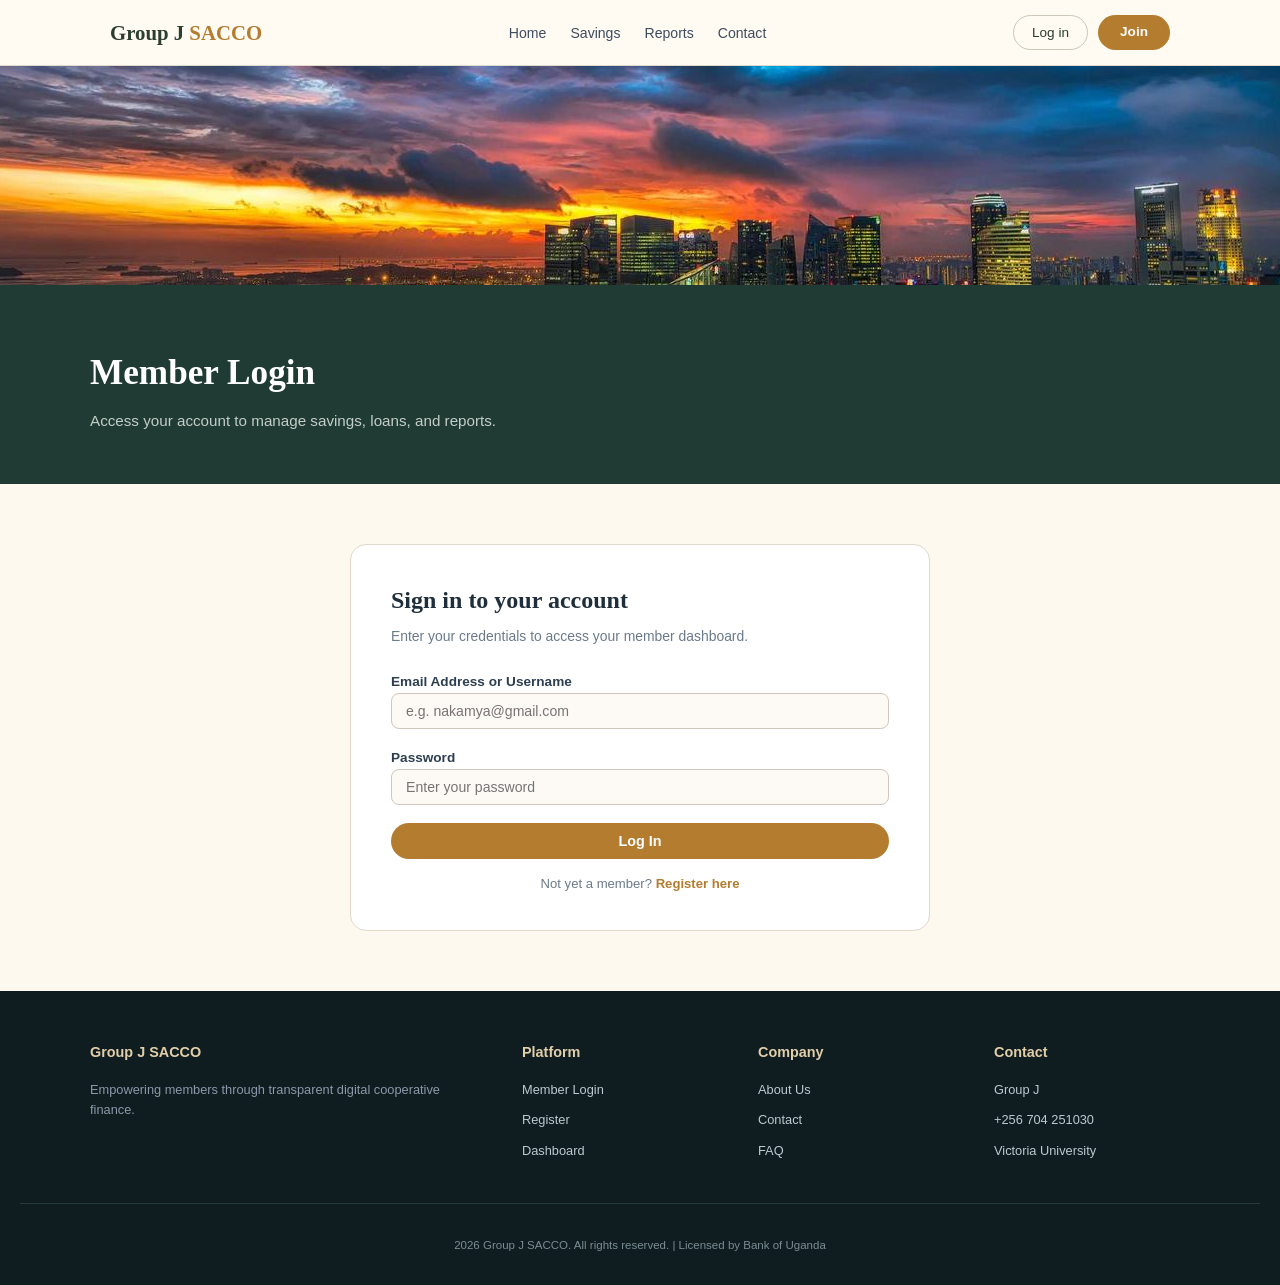
==== login.html @ a07436a4 "Add files via upload" ====
<!DOCTYPE html>
<html lang="en">
<head>
    <meta charset="UTF-8">
    <meta name="viewport" content="width=device-width, initial-scale=1.0">
  <title>Group J SACCO - Login</title>
  <link rel="stylesheet" href="styles.css">
</head>
<body>

<div class="top-bar">
  <div class="nav-wrap">
    <a href="index.html" class="site-name">Group J <span>SACCO</span></a>
    <ul class="nav-list">
      <li><a href="index.html">Home</a></li>
      <li><a href="savings.html">Savings</a></li>
      <li><a href="reports.html">Reports</a></li>
      <li><a href="contact.html">Contact</a></li>
    </ul>
    <div class="nav-btns">
      <a href="login.html" class="btn-out">Log in</a>
      <a href="register.html" class="btn-gold">Join</a>
    </div>
  </div>
</div>

<img src="857-1400x220.jpg"  class="page-banner-img">

<div class="page-header" style="margin-top:0;">
  <div class="page-header-inner">
    <h1>Member Login</h1>
    <p>Access your account to manage savings, loans, and reports.</p>
  </div>
</div>

<div class="container">
  <div class="form-wrap">
    <h2>Sign in to your account</h2>
    <p class="sub">Enter your credentials to access your member dashboard.</p>

    <div class="form-group">
      <label>
        Email Address or Username
        <input type="email" placeholder="e.g. nakamya@gmail.com">
      </label>
    </div>

    <div class="form-group">
      <label>
        Password
        <input type="password" placeholder="Enter your password">
      </label>
    </div>
    
    <button class="btn-submit">Log In</button>
    <p class="form-note">Not yet a member? <a href="register.html">Register here</a></p>
  </div>
</div>


<footer class="footer">
  <div class="footer-grid">
    <div>
      <h4>Group J SACCO</h4>
      <p style="font-size:0.8rem;color:#8a9aaa;">Empowering members through transparent digital cooperative finance.</p>
    </div>
    <div class="footer-col">
      <h4>Platform</h4>
      <a href="login.html">Member Login</a>
      <a href="register.html">Register</a>
      <a href="dashboard.html">Dashboard</a>
    </div>
    <div class="footer-col">
      <h4>Company</h4>
      <a href="index.html#about">About Us</a>
      <a href="contact.html">Contact</a>
      <a href="contact.html#faq">FAQ</a>
    </div>
    <div class="footer-col">
      <h4>Contact</h4>
      <span>Group J</span>
      <span>+256 704 251030</span>
      <span>Victoria University</span>
    </div>
  </div>
  <div class="footer-bottom">
    <p> 2026 Group J SACCO. All rights reserved. | Licensed by Bank of Uganda</p>
  </div>
</footer>

</body>
</html>
---- styles.css ----
* {
  margin: 0;
  padding: 0;
  box-sizing: border-box;
}

body {
  font-family: 'Segoe UI', Tahoma, Geneva, Verdana, sans-serif;
  background: #fef9ef;
  color: #1a2a3a;
  line-height: 1.6;
}


.top-bar {
  position: fixed;
  top: 0;
  left: 0;
  width: 100%;
  background: #fffaf2;
  border-bottom: 1px solid #e2d8cc;
  z-index: 100;
}

.nav-wrap {
  max-width: 1100px;
  margin: 0 auto;
  padding: 0 20px;
  display: flex;
  align-items: center;
  justify-content: space-between;
  height: 65px;
}

.site-name {
  font-size: 1.3rem;
  font-weight: bold;
  font-family: 'Georgia', serif;
  text-decoration: none;
  color: #2c3e2f;
}

.site-name span {
  color: #b47c2e;
}

.nav-list {
  display: flex;
  gap: 24px;
  list-style: none;
}

.nav-list a {
  text-decoration: none;
  color: #3e4d5e;
  font-weight: 500;
  font-size: 0.88rem;
}

.nav-list a:hover { color: #b47c2e; }
.nav-list a.active { color: #b47c2e; font-weight: 700; }

.nav-btns { display: flex; gap: 10px; }

.btn-out {
  border: 1px solid #ccc5b8;
  background: transparent;
  padding: 6px 18px;
  border-radius: 30px;
  text-decoration: none;
  color: #2c3e2f;
  font-size: 0.85rem;
}

.btn-gold {
  background: #b47c2e;
  border: none;
  padding: 6px 22px;
  border-radius: 30px;
  text-decoration: none;
  color: white;
  font-weight: 600;
  font-size: 0.85rem;
  cursor: pointer;
}


.page-header {
  background: #1f3b33;
  padding: 60px 20px 50px;
  margin-top: 65px;
}

.page-header-inner {
  max-width: 1100px;
  margin: 0 auto;
}

.page-header h1 {
  font-size: 2.2rem;
  font-family: 'Georgia', serif;
  color: white;
  margin-bottom: 8px;
}

.page-header p {
  color: #c4cec8;
  font-size: 0.95rem;
}

.hero-area {
  background: #1f3b33;
  background-image: url('296-1400x600.jpg');
  background-size: cover;
  background-position: center;
  margin-top: 65px;
  padding: 90px 20px 80px;
  position: relative;
}

.hero-area::before {
  content: '';
  position: absolute;
  inset: 0;
  background: rgba(20, 48, 36, 0.72);
}

.hero-box {
  max-width: 1100px;
  margin: 0 auto;
  position: relative;
  z-index: 1;
}

.hero-box h1 {
  font-size: 2.8rem;
  font-family: 'Georgia', serif;
  color: white;
  line-height: 1.2;
  margin-bottom: 18px;
}

.hero-box h1 i { color: #f3bc6c; font-style: normal; }

.hero-box p {
  font-size: 1rem;
  color: #d4d9ce;
  max-width: 520px;
  margin-bottom: 28px;
}

.hero-buttons { display: flex; gap: 14px; }

.btn-solid {
  background: #b47c2e;
  padding: 10px 28px;
  border-radius: 40px;
  color: white;
  font-weight: 600;
  text-decoration: none;
}

.btn-light {
  border: 2px solid rgba(255,245,215,0.7);
  padding: 8px 26px;
  border-radius: 40px;
  color: white;
  text-decoration: none;
  font-weight: 500;
}


.container {
  max-width: 1100px;
  margin: 0 auto;
  padding: 60px 20px;
}

.section-head {
  text-align: center;
  margin-bottom: 40px;
}

.section-head h3 {
  font-size: 0.8rem;
  text-transform: uppercase;
  letter-spacing: 2px;
  color: #b47c2e;
  margin-bottom: 8px;
}

.section-head h2 {
  font-size: 1.9rem;
  font-family: 'Georgia', serif;
  color: #1f2e3a;
}


.cards {
  display: grid;
  grid-template-columns: repeat(3, 1fr);
  gap: 24px;
}

.card {
  background: white;
  border-radius: 14px;
  overflow: hidden;
  border: 1px solid #e9e0d4;
  box-shadow: 0 2px 6px rgba(0,0,0,0.03);
}

.card-img {
  width: 100%;
  height: 150px;
  object-fit: cover;
  display: block;
}

.card-body {
  padding: 20px 22px 22px;
}

.card h3 {
  font-size: 1.05rem;
  margin: 18px 22px 6px;
  color: #1f2e3a;
}

.card p {
  color: #5f6c7c;
  font-size: 0.87rem;
  margin: 6px 22px 14px;
  line-height: 1.5;
}

.card-link {
  display: inline-block;
  margin: 0 22px 20px;
  text-decoration: none;
  color: #b47c2e;
  font-weight: 600;
  font-size: 0.85rem;
}


.hiw-row {
  background: #f0ebe3;
  padding: 60px 20px;
}

.hiw-flex {
  max-width: 1100px;
  margin: 0 auto;
  display: flex;
  gap: 50px;
  align-items: center;
}

.hiw-left { flex: 1; }

.step-item {
  display: flex;
  gap: 18px;
  margin-bottom: 24px;
}

.step-number {
  font-size: 1.7rem;
  font-weight: bold;
  color: #c9974b;
  font-family: monospace;
  min-width: 44px;
}

.step-text h4 { font-size: 1rem; margin-bottom: 4px; }
.step-text p { font-size: 0.85rem; color: #5b6674; }

.hiw-right { flex: 0.9; }

.hiw-img {
  width: 100%;
  border-radius: 18px;
  display: block;
  object-fit: cover;
  height: 340px;
}


.testi-grid {
  display: grid;
  grid-template-columns: repeat(3, 1fr);
  gap: 26px;
}

.testi {
  background: white;
  border-radius: 18px;
  padding: 24px;
  border: 1px solid #e7dfd3;
}

.testi.dark {
  background: #1f2e3a;
  color: #f0ede7;
  border: none;
}

.testi p {
  font-style: italic;
  margin-bottom: 20px;
  font-size: 0.9rem;
}

.person { display: flex; align-items: center; gap: 12px; }

.avatar-photo {
  width: 44px;
  height: 44px;
  border-radius: 50%;
  object-fit: cover;
  flex-shrink: 0;
  border: 2px solid #e2d0b8;
}

.avatar-icon {
  width: 44px;
  height: 44px;
  background: #b47c2e;
  border-radius: 50%;
  display: flex;
  align-items: center;
  justify-content: center;
  font-weight: bold;
  color: white;
  font-size: 0.85rem;
  flex-shrink: 0;
}


.about-section {
  background: #fff;
  padding: 70px 20px 60px;
  border-top: 1px solid #e8dfd2;
}

.about-inner {
  max-width: 1100px;
  margin: 0 auto 50px;
  display: flex;
  gap: 50px;
  align-items: flex-start;
}

.about-text { flex: 1; }

.about-stats {
  display: flex;
  gap: 30px;
  margin-top: 10px;
}



.stat-num {
  font-size: 1.8rem;
  font-weight: bold;
  font-family: 'Georgia', serif;
  color: #b47c2e;
}

.stat-label {
  font-size: 0.78rem;
  color: #7a8a9a;
  text-transform: uppercase;
  letter-spacing: 1px;
}

.about-images {
  flex: 0.9;
  position: relative;
}

.about-img-main {
  width: 100%;
  border-radius: 14px;
  display: block;
  object-fit: cover;
  height: 280px;
}

.about-img-small {
  width: 160px;
  height: 120px;
  object-fit: cover;
  border-radius: 10px;
  position: absolute;
  bottom: -24px;
  left: -24px;
  border: 4px solid #fef9ef;
  box-shadow: 0 4px 14px rgba(0,0,0,0.12);
}

.mvv-row {
  max-width: 1100px;
  margin: 0 auto;
  display: grid;
  grid-template-columns: repeat(3, 1fr);
  gap: 28px;
  padding-top: 30px;
  border-top: 1px solid #ede5d8;
}

.mvv-card {
  background: #faf5ed;
  border-radius: 12px;
  padding: 24px 22px;
  border: 1px solid #e8ddd0;
}

.mvv-icon {
  width: 52px;
  height: 52px;
  border-radius: 50%;
  object-fit: cover;
  margin-bottom: 12px;
  display: block;
}

.mvv-card h4 {
  font-size: 1rem;
  margin-bottom: 8px;
  color: #1f2e3a;
}

.mvv-card p {
  font-size: 0.85rem;
  color: #5a6a7a;
  line-height: 1.6;
}


.cta-block {
  background: #c68b3c;
  text-align: center;
  padding: 60px 20px;
}

.cta-block h2 {
  font-size: 1.9rem;
  font-family: 'Georgia', serif;
  color: #1f2a2a;
  margin-bottom: 12px;
}

.cta-block p { margin-bottom: 26px; color: #2c3a2f; }

.btn-dark-solid {
  background: #1f2e3a;
  padding: 10px 32px;
  border-radius: 40px;
  text-decoration: none;
  color: white;
  font-weight: 600;
  display: inline-block;
  margin: 0 6px;
}

.btn-out-dark {
  border: 2px solid #1f2e3a;
  background: transparent;
  padding: 8px 28px;
  border-radius: 40px;
  text-decoration: none;
  color: #1f2e3a;
  font-weight: 600;
  display: inline-block;
}


.footer {
  background: #0f1c20;
  padding: 50px 20px 30px;
  color: #bfc9cf;
}

.footer-grid {
  max-width: 1100px;
  margin: 0 auto;
  display: grid;
  grid-template-columns: 2fr 1fr 1fr 1fr;
  gap: 40px;
}

.footer h4 { color: #e2cfaa; font-size: 0.9rem; margin-bottom: 16px; }

.footer-col a,
.footer-col span {
  display: block;
  color: #bfc9cf;
  text-decoration: none;
  font-size: 0.8rem;
  margin-bottom: 10px;
}

.footer-col a:hover { color: #e2cfaa; }

.footer-bottom {
  text-align: center;
  padding-top: 32px;
  margin-top: 32px;
  border-top: 1px solid #253b3b;
  font-size: 0.72rem;
  color: #7a8e94;
}


.dash-layout {
  display: grid;
  grid-template-columns: 220px 1fr;
  gap: 30px;
  max-width: 1100px;
  margin: 0 auto;
  padding: 100px 20px 60px;
}

.sidebar {
  background: #1f2e3a;
  border-radius: 14px;
  padding: 24px 0;
  height: fit-content;
}

.sidebar-title {
  font-size: 0.72rem;
  text-transform: uppercase;
  letter-spacing: 2px;
  color: #7a9aaa;
  padding: 0 20px;
  margin-bottom: 12px;
}

.sidebar a {
  display: block;
  padding: 10px 20px;
  text-decoration: none;
  color: #c4d4de;
  font-size: 0.87rem;
}

.sidebar a:hover,
.sidebar a.active { background: #2c3f50; color: #f3bc6c; }

.sidebar-divider { border: none; border-top: 1px solid #2c3f50; margin: 12px 0; }

.dash-greeting { margin-bottom: 24px; }

.dash-greeting h2 {
  font-size: 1.5rem;
  font-family: 'Georgia', serif;
  color: #1f2e3a;
}

.dash-greeting p { color: #6b7a8a; font-size: 0.87rem; }

.summary-cards {
  display: grid;
  grid-template-columns: repeat(3, 1fr);
  gap: 18px;
  margin-bottom: 30px;
}

.sum-card {
  background: white;
  border: 1px solid #e2d8cc;
  border-radius: 12px;
  padding: 20px 22px;
}

.sum-card .label {
  font-size: 0.75rem;
  text-transform: uppercase;
  letter-spacing: 1px;
  color: #8a9aaa;
  margin-bottom: 8px;
}

.sum-card .value {
  font-size: 1.4rem;
  font-weight: bold;
  color: #1f2e3a;
  font-family: 'Georgia', serif;
}

.sum-card .value span { font-size: 0.8rem; color: #4a8c5c; font-weight: normal; }


.section-box {
  background: white;
  border: 1px solid #e2d8cc;
  border-radius: 12px;
  padding: 24px;
  margin-bottom: 24px;
}

.section-box h3 {
  font-size: 1rem;
  margin-bottom: 16px;
  color: #1f2e3a;
  border-bottom: 1px solid #f0e8dc;
  padding-bottom: 10px;
}

table { width: 100%; border-collapse: collapse; font-size: 0.85rem; }

table th {
  text-align: left;
  font-weight: 600;
  color: #5a6a7a;
  padding: 8px 12px;
  border-bottom: 1px solid #eee5d8;
  font-size: 0.8rem;
  text-transform: uppercase;
  letter-spacing: 0.5px;
}

table td {
  padding: 10px 12px;
  border-bottom: 1px solid #f4ede3;
  color: #2c3e50;
}

table tr:last-child td { border-bottom: none; }

.badge {
  display: inline-block;
  padding: 2px 10px;
  border-radius: 20px;
  font-size: 0.75rem;
  font-weight: 600;
}

.badge-green { background: #e6f4ec; color: #2e7d52; }
.badge-red { background: #fdecea; color: #c0392b; }
.badge-yellow { background: #fef7e0; color: #9a6f00; }
.badge-blue { background: #e8f0fe; color: #2563b0; }


.notif-item {
  padding: 12px 0;
  border-bottom: 1px solid #f0e8dc;
  font-size: 0.87rem;
}

.notif-item:last-child { border-bottom: none; }
.notif-item strong { color: #1f2e3a; }
.notif-item .notif-time { font-size: 0.75rem; color: #9aacba; margin-top: 2px; }


.report-card {
  background: white;
  border: 1px solid #e2d8cc;
  border-radius: 12px;
  padding: 24px;
  margin-bottom: 22px;
}

.report-card h3 {
  font-size: 1.05rem;
  color: #1f2e3a;
  margin-bottom: 12px;
  padding-bottom: 10px;
  border-bottom: 1px solid #f0e8dc;
}

.report-row {
  display: flex;
  justify-content: space-between;
  padding: 8px 0;
  border-bottom: 1px solid #f8f2ea;
  font-size: 0.87rem;
}

.report-row:last-child { border-bottom: none; }
.report-row .r-label { color: #5a6a7a; }
.report-row .r-value { font-weight: 600; color: #1f2e3a; }


.action-link {
  text-decoration: none;
  font-size: 0.8rem;
  font-weight: 600;
  margin-right: 10px;
}

.action-link.approve { color: #2e7d52; }
.action-link.reject { color: #c0392b; }
.action-link.view { color: #b47c2e; }
.action-link.edit { color: #2563b0; }
.action-link.delete { color: #c0392b; }

.form-wrap {
  max-width: 580px;
  margin: 0 auto;
  background: white;
  border: 1px solid #e2d8cc;
  border-radius: 16px;
  padding: 36px 40px;
}

.form-wrap h2 {
  font-size: 1.5rem;
  font-family: 'Georgia', serif;
  margin-bottom: 6px;
  color: #1f2e3a;
}

.form-wrap p.sub { color: #6b7a8a; font-size: 0.87rem; margin-bottom: 24px; }

.form-group { margin-bottom: 18px; }

.form-group label {
  display: block;
  font-size: 0.85rem;
  font-weight: 600;
  color: #2c3e50;
  margin-bottom: 6px;
}

.form-group input,
.form-group select,
.form-group textarea {
  width: 100%;
  padding: 9px 14px;
  border: 1px solid #d0c8bd;
  border-radius: 8px;
  font-size: 0.88rem;
  font-family: inherit;
  background: #fdfaf5;
  color: #1a2a3a;
  outline: none;
}

.form-group textarea { resize: vertical; min-height: 100px; }
.form-group input:focus,
.form-group select:focus,
.form-group textarea:focus { border-color: #b47c2e; }

.form-check {
  display: flex;
  align-items: flex-start;
  gap: 10px;
  font-size: 0.83rem;
  color: #4a5a6a;
  margin-bottom: 20px;
}

.form-check input { margin-top: 2px; }

.btn-submit {
  background: #b47c2e;
  color: white;
  font-weight: 600;
  font-size: 0.9rem;
  padding: 10px 28px;
  border: none;
  border-radius: 30px;
  cursor: pointer;
  width: 100%;
}

.form-note {
  text-align: center;
  font-size: 0.82rem;
  color: #6b7a8a;
  margin-top: 14px;
}

.form-note a { color: #b47c2e; text-decoration: none; font-weight: 600; }


.contact-grid {
  display: grid;
  grid-template-columns: 1.2fr 0.8fr;
  gap: 40px;
  align-items: start;
}

.contact-info {
  background: #1f2e3a;
  border-radius: 14px;
  padding: 32px 28px;
  color: #c4d4de;
}

.contact-info h3 {
  color: #e2cfaa;
  font-size: 1.1rem;
  margin-bottom: 18px;
  font-family: 'Georgia', serif;
}

.contact-map-img {
  width: 100%;
  border-radius: 10px;
  margin-bottom: 20px;
  display: block;
  object-fit: cover;
  height: 160px;
}

.contact-detail { margin-bottom: 16px; font-size: 0.87rem; }

.contact-detail strong {
  display: block;
  color: #f0e8d8;
  font-size: 0.8rem;
  text-transform: uppercase;
  letter-spacing: 1px;
  margin-bottom: 3px;
}


.faq-item {
  background: white;
  border: 1px solid #e2d8cc;
  border-radius: 10px;
  padding: 18px 22px;
  margin-bottom: 14px;
}

.faq-item h4 { font-size: 0.95rem; color: #1f2e3a; margin-bottom: 8px; }
.faq-item p { font-size: 0.85rem; color: #5a6a7a; line-height: 1.6; }


.savings-summary {
  display: grid;
  grid-template-columns: repeat(3, 1fr);
  gap: 18px;
  margin-bottom: 30px;
}

.announce-form {
  background: white;
  border: 1px solid #e2d8cc;
  border-radius: 12px;
  padding: 24px;
  margin-bottom: 24px;
}

.announce-form h3 { font-size: 1rem; margin-bottom: 16px; color: #1f2e3a; }


.page-banner-img {
  width: 100%;
  height: 220px;
  object-fit: cover;
  display: block;
  margin-top: 65px;
}
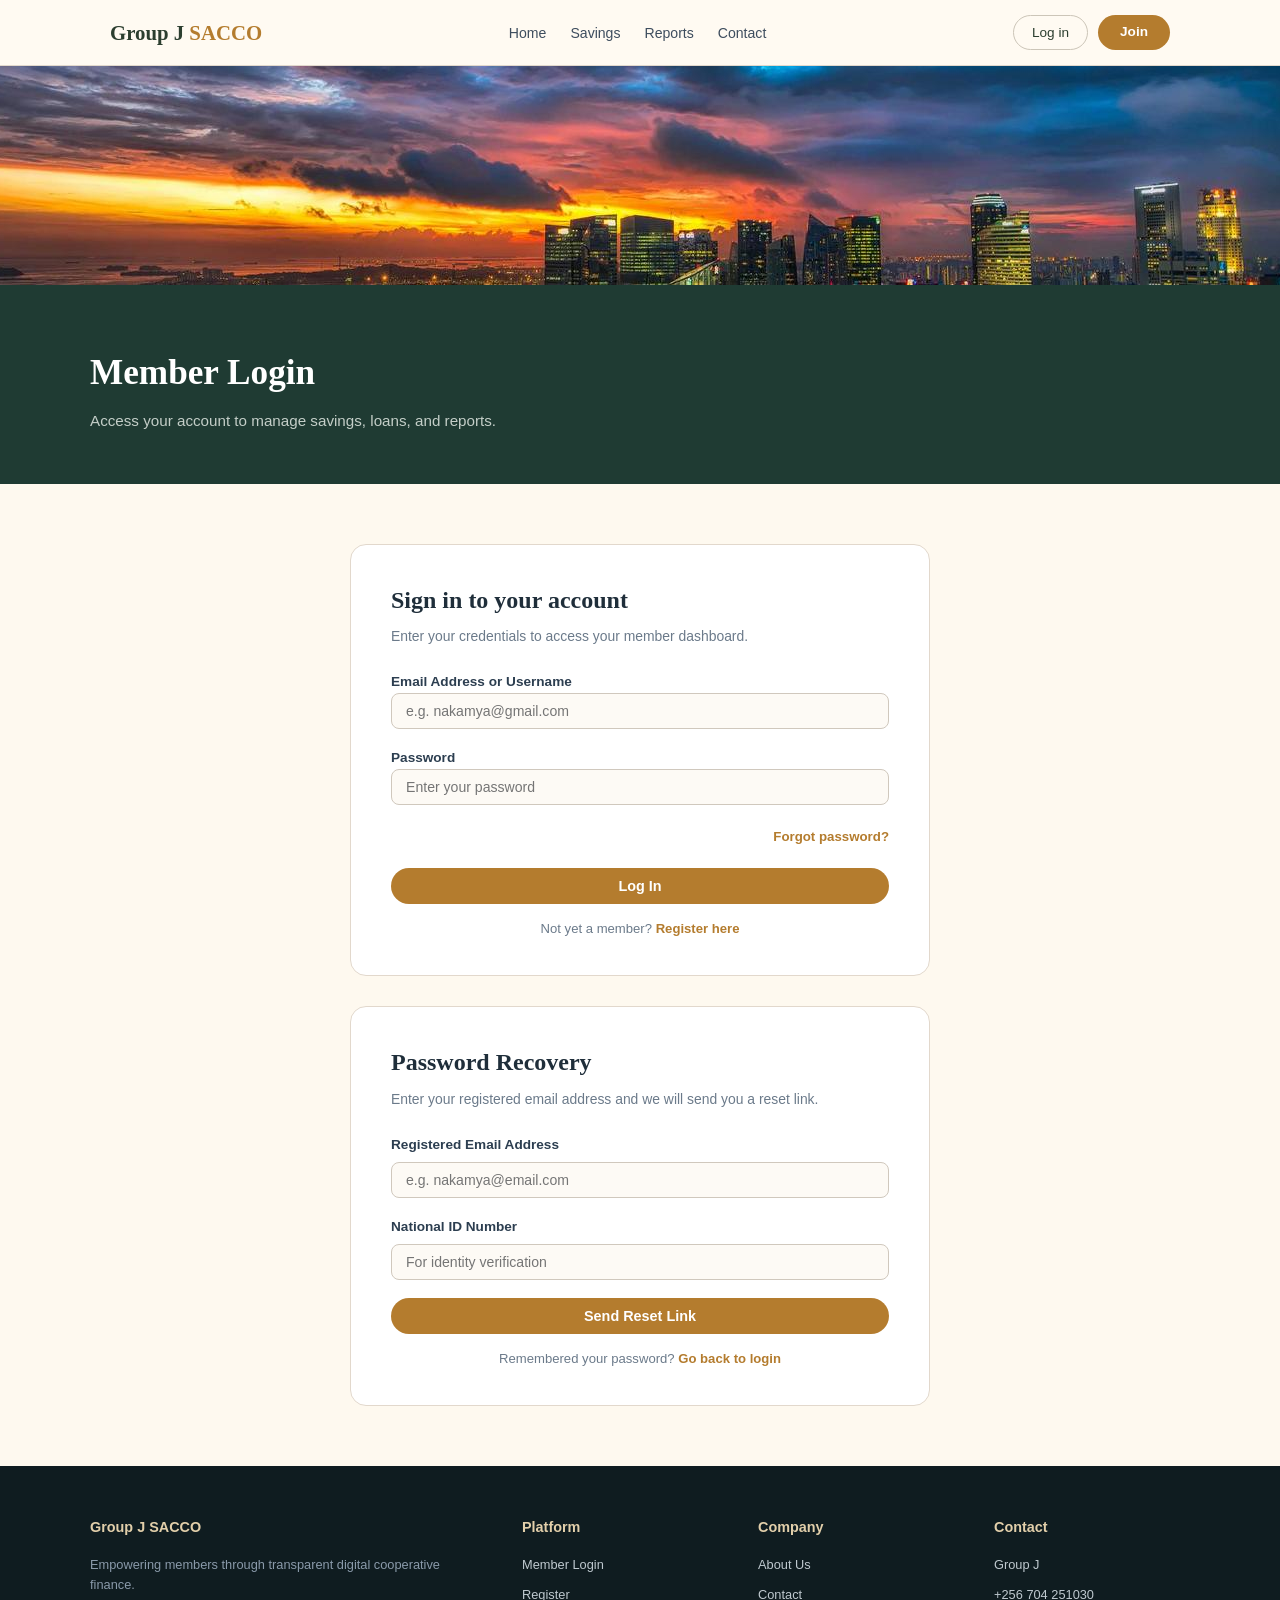
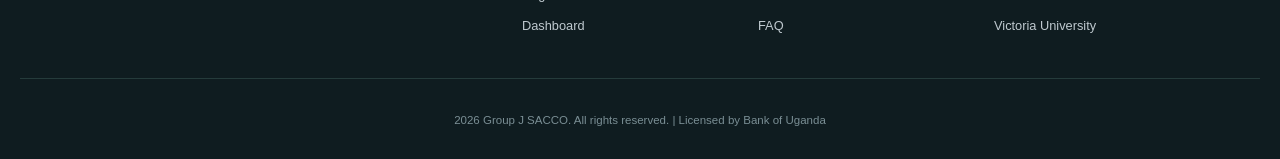
==== commit 7aff3bd2: "Update login.html" ====
--- a/login.html
+++ b/login.html
@@ -51,9 +51,27 @@
         <input type="password" placeholder="Enter your password">
       </label>
     </div>
-    
+    <div style="text-align:right;margin-bottom:20px;">
+      <a href="#recovery" style="font-size:0.83rem;color:#b47c2e;text-decoration:none;font-weight:600;">Forgot password?</a>
+    </div>
     <button class="btn-submit">Log In</button>
     <p class="form-note">Not yet a member? <a href="register.html">Register here</a></p>
+  </div>
+  <div class="form-wrap" id="recovery" style="margin-top:30px;">
+    <h2>Password Recovery</h2>
+    <p class="sub">Enter your registered email address and we will send you a reset link.</p>
+
+    <div class="form-group">
+      <label for="recovery_email">Registered Email Address</label>
+      <input type="email" id="recovery_email" placeholder="e.g. nakamya@email.com">
+    </div>
+    <div class="form-group">
+      <label for="recovery_id">National ID Number</label>
+      <input type="text" id="recovery_id" placeholder="For identity verification">
+    </div>
+
+    <button class="btn-submit">Send Reset Link</button>
+    <p class="form-note">Remembered your password? <a href="login.html">Go back to login</a></p>
   </div>
 </div>
 
@@ -89,4 +107,4 @@
 </footer>
 
 </body>
-</html>+</html>
